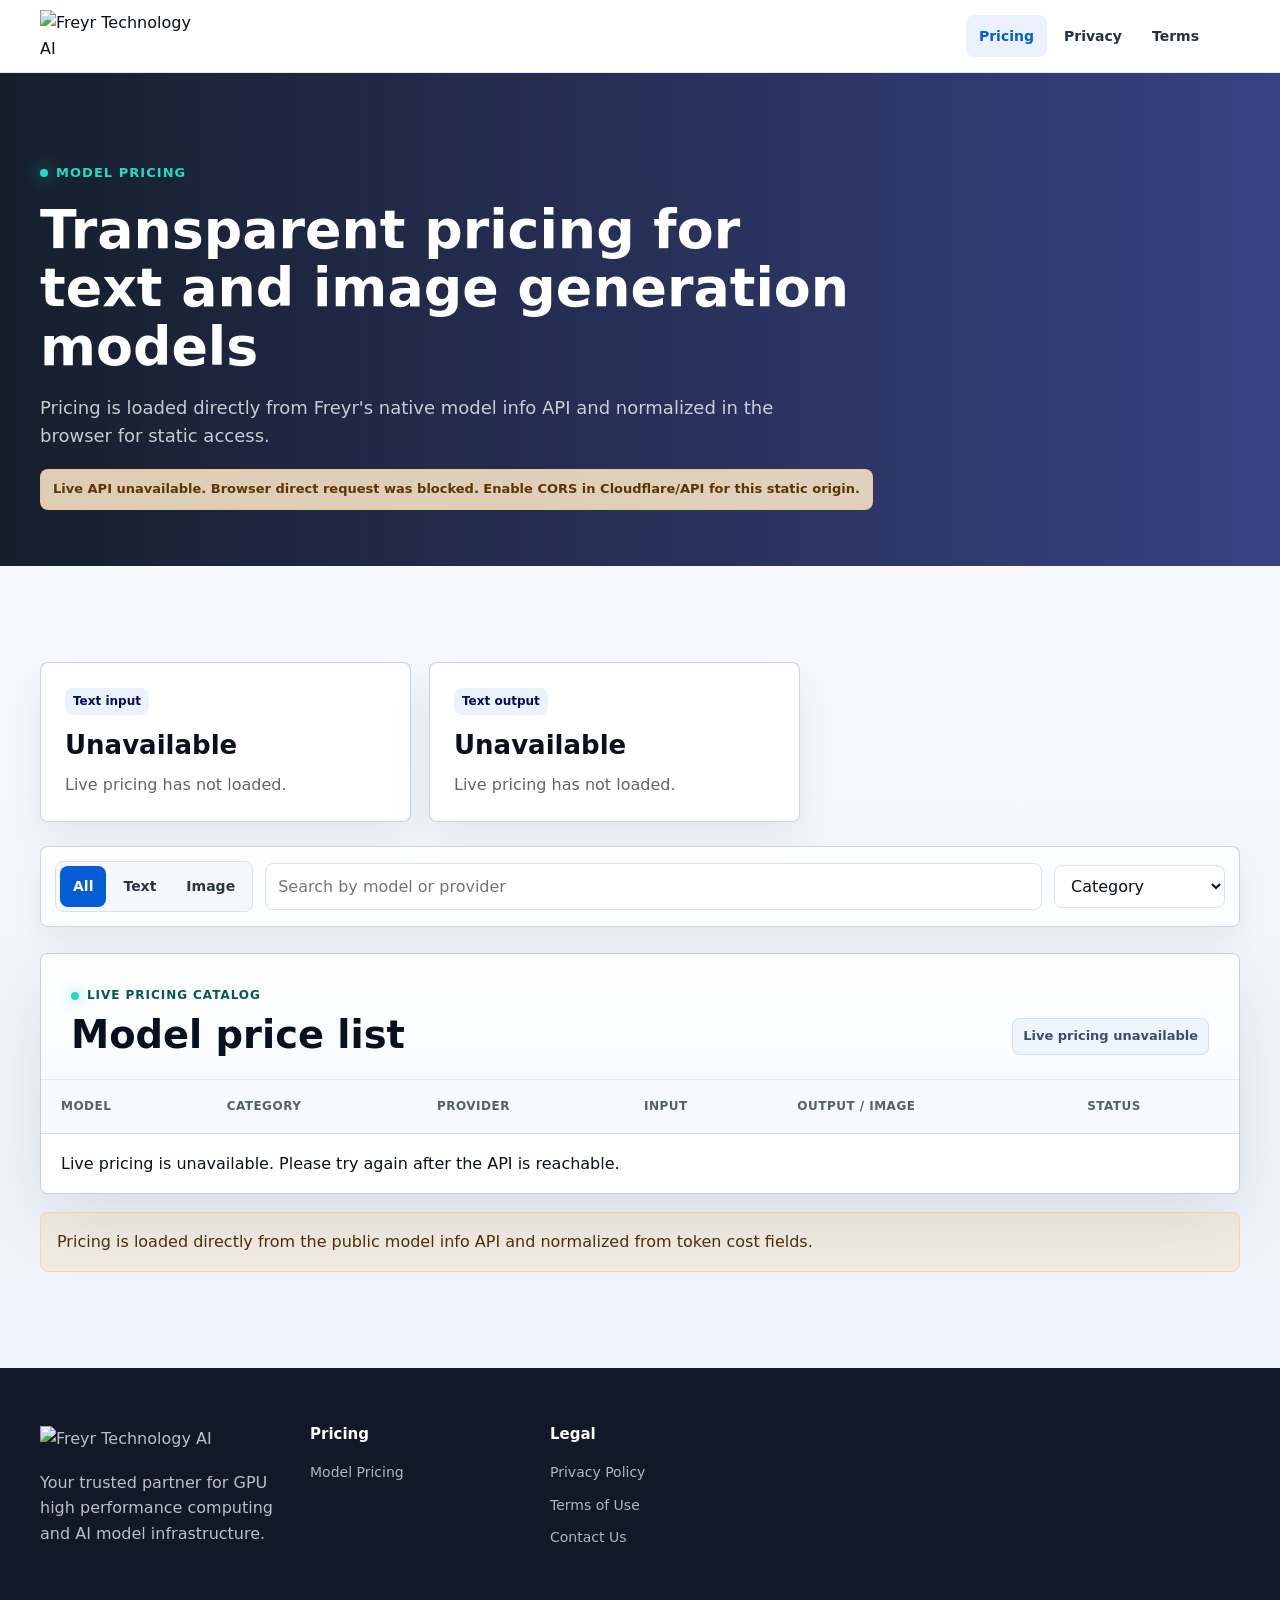
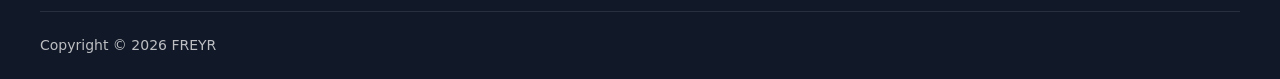
==== index.html @ faa32a02 "fix: bust app script cache" ====
<!doctype html>
<html lang="en">
  <head>
    <meta charset="utf-8">
    <meta name="viewport" content="width=device-width, initial-scale=1">
    <title>Model Pricing | Freyr Technology AI</title>
    <meta name="description" content="Freyr Technology AI model pricing page for text and image generation models.">
    <link rel="icon" type="image/png" href="assets/icon.png">
    <link rel="apple-touch-icon" href="assets/icon.png">
    <link rel="stylesheet" href="assets/styles.css?v=20260515-loading-state">
    <script src="config/model-categories.js"></script>
    <script defer src="assets/app.js?v=20260527-prod-api"></script>
  </head>
  <body data-page="pricing">
    <div class="site-shell">
      <header class="site-header">
        <div class="container nav">
          <a class="brand" href="pricing.html" aria-label="Freyr Technology AI pricing">
            <img src="https://www.freyrtech.ai/images/logo.png" alt="Freyr Technology AI">
          </a>
          <nav class="nav-links" aria-label="Primary navigation">
            <a class="nav-link" data-nav="pricing" href="pricing.html">Pricing</a>
            <a class="nav-link" data-nav="privacy" href="privacy.html">Privacy</a>
            <a class="nav-link" data-nav="terms" href="terms.html">Terms</a>
          </nav>
          <div class="nav-actions">
            <button class="menu-button" type="button" aria-label="Open menu" aria-expanded="false">
              <span></span><span></span><span></span>
            </button>
          </div>
        </div>
      </header>

      <main>
        <section class="page-hero">
          <div class="container">
            <span class="eyebrow">Model pricing</span>
            <h1>Transparent pricing for text and image generation models</h1>
            <p>Pricing is loaded directly from Freyr's native model info API and normalized in the browser for static access.</p>
            <div class="api-status is-loading" data-api-status="pricing">Loading live pricing API...</div>
          </div>
        </section>

        <section class="section section-muted">
          <div class="container">
            <div class="pricing-summary" data-pricing-summary></div>

            <div class="model-toolbar" aria-label="Pricing filters">
              <div class="segmented" role="group" aria-label="Pricing category">
                <button class="is-active" type="button" data-price-category="all">All</button>
                <button type="button" data-price-category="text">Text</button>
                <button type="button" data-price-category="image">Image</button>
              </div>
              <input id="pricingSearch" class="search" type="search" placeholder="Search by model or provider" aria-label="Search pricing">
              <select id="pricingSort" class="select" aria-label="Sort pricing">
                <option value="category">Category</option>
                <option value="name">Name A-Z</option>
                <option value="price">Lowest price</option>
              </select>
            </div>

            <div class="pricing-table-card">
              <div class="pricing-table-head">
                <div>
                  <span class="kicker">Live pricing catalog</span>
                  <h2>Model price list</h2>
                </div>
                <p id="pricingUpdated">Loading pricing...</p>
              </div>
              <div class="table-wrap">
                <table>
                  <thead>
                    <tr>
                      <th>Model</th>
                      <th>Category</th>
                      <th>Provider</th>
                      <th>Input</th>
                      <th>Output / Image</th>
                      <th>Status</th>
                    </tr>
                  </thead>
                  <tbody data-pricing-table></tbody>
                </table>
              </div>
            </div>

            <div class="callout">Pricing is loaded directly from the public model info API and normalized from token cost fields.</div>
          </div>
        </section>
      </main>

      <footer class="site-footer">
        <div class="container footer-main">
          <div class="footer-brand">
            <img src="https://www.freyrtech.ai/images/footer-logo.png" alt="Freyr Technology AI">
            <p>Your trusted partner for GPU high performance computing and AI model infrastructure.</p>
          </div>
          <div class="footer-col"><h3>Pricing</h3><a href="pricing.html">Model Pricing</a></div>
          <div class="footer-col"><h3>Legal</h3><a href="privacy.html">Privacy Policy</a><a href="terms.html">Terms of Use</a><a href="mailto:tokens@freyrtech.ai">Contact Us</a></div>
        </div>
        <div class="container footer-bottom">
          <span>Copyright © <span data-year></span> FREYR</span>
        </div>
      </footer>
    </div>
  </body>
</html>
---- assets/styles.css ----
:root {
  --primary-navy: #000c60;
  --action-blue: #055dd5;
  --compute-cyan: #26d9c4;
  --warm-amber: #ffbb65;
  --ink: #07111f;
  --ink-soft: #101c2d;
  --slate: #626466;
  --muted: #7b8495;
  --mist: #f5f7fb;
  --white: #ffffff;
  --border: #d9e1ef;
  --border-strong: #b9c7dc;
  --success: #0b8f78;
  --danger: #bd3346;
  --shadow: 0 20px 60px rgba(7, 17, 31, 0.12);
  --radius: 8px;
  --max: 1200px;
  color-scheme: light;
}

* {
  box-sizing: border-box;
}

[hidden] {
  display: none !important;
}

html {
  scroll-behavior: smooth;
}

body {
  margin: 0;
  color: var(--ink);
  background: var(--white);
  font-family: Inter, ui-sans-serif, system-ui, -apple-system, BlinkMacSystemFont, "Segoe UI", sans-serif;
  font-size: 16px;
  line-height: 1.6;
}

img {
  max-width: 100%;
  display: block;
}

a {
  color: inherit;
  text-decoration: none;
}

p {
  margin: 0;
}

button,
input,
select,
textarea {
  font: inherit;
}

button {
  cursor: pointer;
}

.site-shell {
  min-height: 100vh;
  overflow: hidden;
}

.container {
  width: min(100% - 40px, var(--max));
  margin-inline: auto;
}

.site-header {
  position: sticky;
  top: 0;
  z-index: 50;
  border-bottom: 1px solid rgba(217, 225, 239, 0.72);
  background: rgba(255, 255, 255, 0.88);
  backdrop-filter: blur(18px);
}

.site-header.is-scrolled {
  box-shadow: 0 12px 30px rgba(7, 17, 31, 0.08);
}

.nav {
  display: flex;
  align-items: center;
  justify-content: space-between;
  min-height: 72px;
  gap: 28px;
}

.brand {
  display: inline-flex;
  align-items: center;
  gap: 12px;
  min-width: 180px;
}

.brand img {
  width: 152px;
  height: auto;
}

.brand-fallback {
  display: inline-flex;
  align-items: center;
  gap: 10px;
  color: var(--primary-navy);
  font-weight: 800;
  letter-spacing: 0;
}

.brand-mark {
  display: grid;
  place-items: center;
  width: 34px;
  height: 34px;
  color: var(--white);
  background: var(--primary-navy);
  border-radius: 8px;
}

.nav-links {
  display: flex;
  align-items: center;
  gap: 4px;
  margin-left: auto;
}

.nav-link {
  padding: 10px 13px;
  border-radius: 8px;
  color: #263244;
  font-size: 14px;
  font-weight: 650;
}

.nav-link:hover,
.nav-link.is-active {
  color: var(--action-blue);
  background: rgba(5, 93, 213, 0.08);
}

.nav-actions {
  display: flex;
  align-items: center;
  gap: 10px;
}

.menu-button {
  display: none;
  width: 42px;
  height: 42px;
  border: 1px solid var(--border);
  border-radius: 8px;
  color: var(--ink);
  background: var(--white);
}

.menu-button span {
  display: block;
  width: 18px;
  height: 2px;
  margin: 4px auto;
  background: currentColor;
}

.btn {
  display: inline-flex;
  align-items: center;
  justify-content: center;
  min-height: 42px;
  padding: 10px 16px;
  border: 1px solid transparent;
  border-radius: 8px;
  font-size: 14px;
  font-weight: 750;
  transition: transform 160ms ease, border-color 160ms ease, background 160ms ease, color 160ms ease;
}

.btn:hover {
  transform: translateY(-1px);
}

.btn-primary {
  color: var(--white);
  background: var(--action-blue);
  border-color: var(--action-blue);
}

.btn-primary:hover {
  background: #034fb7;
}

.btn-secondary {
  color: var(--primary-navy);
  background: var(--white);
  border-color: var(--border-strong);
}

.btn-secondary:hover {
  border-color: var(--action-blue);
}

.btn-dark {
  color: var(--white);
  background: var(--ink);
  border-color: rgba(255, 255, 255, 0.18);
}

.btn-ghost {
  color: var(--action-blue);
  background: rgba(5, 93, 213, 0.08);
  border-color: rgba(5, 93, 213, 0.14);
}

.hero {
  position: relative;
  isolation: isolate;
  min-height: 520px;
  color: var(--white);
  background: var(--ink);
}

.hero::before {
  content: "";
  position: absolute;
  inset: 0;
  z-index: -2;
  background:
    linear-gradient(90deg, rgba(7, 17, 31, 0.94) 0%, rgba(7, 17, 31, 0.78) 46%, rgba(7, 17, 31, 0.38) 100%),
    url("https://www.freyrtech.ai/images/banner1.png") center / cover no-repeat;
}

.hero::after {
  content: "";
  position: absolute;
  inset: 0;
  z-index: -1;
  background-image:
    linear-gradient(rgba(255, 255, 255, 0.055) 1px, transparent 1px),
    linear-gradient(90deg, rgba(255, 255, 255, 0.055) 1px, transparent 1px);
  background-size: 48px 48px;
  mask-image: linear-gradient(90deg, #000 0%, rgba(0, 0, 0, 0.65) 58%, transparent 100%);
}

.hero .container {
  display: grid;
  grid-template-columns: minmax(0, 1.04fr) minmax(380px, 0.82fr);
  align-items: center;
  gap: 56px;
  min-height: 520px;
  padding: 42px 0 52px;
}

.eyebrow {
  display: inline-flex;
  align-items: center;
  gap: 8px;
  margin-bottom: 18px;
  color: var(--compute-cyan);
  font-size: 13px;
  font-weight: 800;
  letter-spacing: 0.08em;
  text-transform: uppercase;
}

.eyebrow::before {
  content: "";
  width: 8px;
  height: 8px;
  border-radius: 50%;
  background: currentColor;
  box-shadow: 0 0 18px currentColor;
}

h1,
h2,
h3 {
  margin: 0;
  line-height: 1.08;
  letter-spacing: 0;
}

h1 {
  max-width: 820px;
  font-size: clamp(38px, 4.2vw, 54px);
  font-weight: 820;
}

h2 {
  font-size: clamp(32px, 4vw, 48px);
  font-weight: 800;
}

h3 {
  font-size: 22px;
  font-weight: 760;
}

.hero-copy {
  max-width: 720px;
  margin-top: 20px;
  color: rgba(255, 255, 255, 0.82);
  font-size: 18px;
}

.hero-actions,
.section-actions {
  display: flex;
  flex-wrap: wrap;
  gap: 12px;
  margin-top: 32px;
}

.hero-proof {
  display: grid;
  grid-template-columns: repeat(4, minmax(0, 1fr));
  gap: 12px;
  margin-top: 22px;
}

.proof-item {
  min-height: 78px;
  padding: 14px;
  border: 1px solid rgba(255, 255, 255, 0.18);
  border-radius: 8px;
  background: rgba(255, 255, 255, 0.08);
  backdrop-filter: blur(12px);
}

.proof-item strong {
  display: block;
  color: var(--white);
  font-size: 19px;
  line-height: 1.1;
}

.proof-item span {
  display: block;
  margin-top: 6px;
  color: rgba(255, 255, 255, 0.68);
  font-size: 13px;
}

.hero-panel {
  position: relative;
  padding: 18px;
  border: 1px solid rgba(255, 255, 255, 0.18);
  border-radius: 8px;
  background: rgba(255, 255, 255, 0.1);
  box-shadow: 0 30px 90px rgba(0, 0, 0, 0.32);
  backdrop-filter: blur(16px);
}

.hero-photo {
  width: 100%;
  aspect-ratio: 4 / 3;
  object-fit: cover;
  border-radius: 8px;
  border: 1px solid rgba(255, 255, 255, 0.14);
}

.dashboard-card {
  position: absolute;
  left: -34px;
  right: 28px;
  bottom: -34px;
  padding: 18px;
  border: 1px solid rgba(255, 255, 255, 0.2);
  border-radius: 8px;
  background: rgba(7, 17, 31, 0.92);
  box-shadow: var(--shadow);
}

.dashboard-card-top {
  display: flex;
  justify-content: space-between;
  gap: 12px;
  color: rgba(255, 255, 255, 0.74);
  font-size: 13px;
}

.status {
  display: inline-flex;
  align-items: center;
  gap: 8px;
  color: var(--compute-cyan);
  font-weight: 760;
}

.status::before {
  content: "";
  width: 8px;
  height: 8px;
  border-radius: 50%;
  background: currentColor;
}

.metric-grid {
  display: grid;
  grid-template-columns: repeat(3, 1fr);
  gap: 10px;
  margin-top: 16px;
}

.metric {
  padding: 12px;
  border-radius: 8px;
  background: rgba(255, 255, 255, 0.08);
}

.metric strong {
  display: block;
  color: var(--white);
  font-size: 20px;
}

.metric span {
  color: rgba(255, 255, 255, 0.62);
  font-size: 12px;
}

.section {
  padding: 96px 0;
}

.section-compact {
  padding: 72px 0;
}

.section-muted {
  background: var(--mist);
}

.section-dark {
  color: var(--white);
  background: var(--ink);
}

.section-header {
  display: flex;
  align-items: end;
  justify-content: space-between;
  gap: 32px;
  margin-bottom: 36px;
}

.section-header p {
  max-width: 620px;
  color: var(--slate);
  font-size: 17px;
}

.section-dark .section-header p {
  color: rgba(255, 255, 255, 0.72);
}

.kicker {
  color: var(--action-blue);
  font-size: 13px;
  font-weight: 800;
  letter-spacing: 0.08em;
  text-transform: uppercase;
}

.card-grid {
  display: grid;
  grid-template-columns: repeat(3, minmax(0, 1fr));
  gap: 18px;
}

.card {
  padding: 24px;
  border: 1px solid var(--border);
  border-radius: 8px;
  background: var(--white);
  box-shadow: 0 12px 34px rgba(7, 17, 31, 0.05);
}

.section-dark .card {
  color: var(--white);
  border-color: rgba(255, 255, 255, 0.15);
  background: rgba(255, 255, 255, 0.06);
}

.card p {
  margin-top: 12px;
  color: var(--slate);
}

.section-dark .card p {
  color: rgba(255, 255, 255, 0.72);
}

.icon-tile {
  display: grid;
  place-items: center;
  width: 42px;
  height: 42px;
  margin-bottom: 18px;
  color: var(--primary-navy);
  border-radius: 8px;
  background: rgba(38, 217, 196, 0.16);
  font-size: 13px;
  font-weight: 850;
}

.link-arrow {
  display: inline-flex;
  margin-top: 18px;
  color: var(--action-blue);
  font-weight: 800;
}

.model-toolbar {
  display: flex;
  flex-wrap: wrap;
  align-items: center;
  gap: 12px;
  margin-bottom: 24px;
  padding: 16px;
  border: 1px solid var(--border);
  border-radius: 8px;
  background: var(--white);
}

body[data-page="pricing"] .section-muted {
  background:
    linear-gradient(180deg, #f7f9fd 0%, #eef4fb 100%);
}

body[data-page="pricing"] .pricing-summary {
  grid-template-columns: repeat(2, minmax(0, 1fr));
  max-width: 760px;
}

body[data-page="pricing"] .price-card {
  min-height: 156px;
  border-color: rgba(185, 199, 220, 0.78);
  box-shadow: 0 18px 42px rgba(7, 17, 31, 0.07);
}

body[data-page="pricing"] .model-toolbar {
  margin: 8px 0 26px;
  padding: 14px;
  border-color: rgba(185, 199, 220, 0.74);
  background: rgba(255, 255, 255, 0.82);
  box-shadow: 0 14px 32px rgba(7, 17, 31, 0.06);
  backdrop-filter: blur(12px);
}

.playground {
  display: grid;
  grid-template-columns: minmax(0, 1fr) minmax(360px, 0.72fr);
  gap: 20px;
  margin-bottom: 28px;
  padding: 24px;
  border: 1px solid var(--border);
  border-radius: 8px;
  background: var(--white);
  box-shadow: 0 16px 48px rgba(7, 17, 31, 0.08);
}

.playground > * {
  min-width: 0;
}

.playground-main p {
  max-width: 760px;
  margin-top: 12px;
  color: var(--slate);
}

.playground h2 {
  max-width: 620px;
  font-size: clamp(28px, 2.4vw, 38px);
}

.playground-field {
  display: grid;
  gap: 8px;
  margin-top: 18px;
}

.playground-field label,
.param-row label {
  color: #2c3546;
  font-size: 13px;
  font-weight: 850;
}

.playground-select {
  width: 100%;
}

.playground-input {
  width: 100%;
  padding: 12px;
  border: 1px solid var(--border);
  border-radius: 8px;
  color: var(--ink);
  background: var(--white);
  resize: vertical;
}

.playground-input:focus {
  outline: 3px solid rgba(5, 93, 213, 0.15);
  border-color: var(--action-blue);
}

.playground-actions {
  display: flex;
  flex-wrap: wrap;
  gap: 10px;
  margin-top: 18px;
}

.playground-params {
  display: grid;
  gap: 16px;
  align-content: start;
  min-width: 0;
  padding: 18px;
  border: 1px solid var(--border);
  border-radius: 8px;
  background: #f8fafc;
}

.param-row {
  display: grid;
  gap: 8px;
}

.param-row div {
  display: flex;
  justify-content: space-between;
  gap: 12px;
}

.param-row span {
  color: var(--action-blue);
  font-size: 13px;
  font-weight: 850;
}

.param-row input[type="range"] {
  width: 100%;
  accent-color: var(--action-blue);
}

.playground-checkbox {
  margin-top: 2px;
}

.playground-header-field {
  margin-top: 0;
}

.playground-header-input {
  min-height: 116px;
  font-family: ui-monospace, SFMono-Regular, Menlo, Monaco, Consolas, "Liberation Mono", monospace;
  font-size: 12px;
  line-height: 1.5;
}

.playground-code {
  margin-top: 0;
  max-width: 100%;
  min-width: 0;
}

.playground-code pre {
  white-space: pre-wrap;
  overflow-wrap: anywhere;
  word-break: break-word;
}

.playground-result {
  display: grid;
  gap: 10px;
  max-width: 100%;
  min-height: 132px;
  padding: 18px;
  border: 1px solid rgba(5, 93, 213, 0.28);
  border-radius: 8px;
  color: #1e3a4f;
  background: linear-gradient(180deg, #ffffff 0%, #eef8ff 100%);
  box-shadow: 0 12px 32px rgba(5, 93, 213, 0.1);
  font-size: 14px;
  overflow: hidden;
  overflow-wrap: anywhere;
  word-break: break-word;
}

.playground-result strong {
  color: var(--ink);
}

.playground-output {
  overflow: auto;
  box-sizing: border-box;
  max-width: 100%;
  max-height: 260px;
  margin: 4px 0 0;
  padding: 12px;
  border-radius: 8px;
  color: #d9e8ff;
  background: #091221;
  white-space: pre-wrap;
  overflow-wrap: anywhere;
  word-break: break-word;
}

#playgroundUsage {
  display: block;
  max-width: 100%;
  color: #516173;
  font-size: 12px;
  line-height: 1.55;
  overflow-wrap: anywhere;
  word-break: break-word;
}

.segmented {
  display: inline-flex;
  gap: 4px;
  padding: 4px;
  border: 1px solid var(--border);
  border-radius: 8px;
  background: var(--mist);
}

.segmented button,
.chip {
  min-height: 36px;
  padding: 8px 12px;
  border: 1px solid transparent;
  border-radius: 8px;
  color: #2a3445;
  background: transparent;
  font-size: 14px;
  font-weight: 740;
}

.segmented button.is-active,
.chip.is-active {
  color: var(--white);
  background: var(--action-blue);
}

.segmented button:disabled,
.search:disabled,
.select:disabled {
  cursor: progress;
  opacity: 0.62;
}

.search,
.select {
  min-height: 42px;
  border: 1px solid var(--border);
  border-radius: 8px;
  background: var(--white);
}

.search {
  flex: 1 1 260px;
  padding: 10px 12px;
}

.select {
  padding: 10px 36px 10px 12px;
  color: var(--ink);
}

.model-grid {
  display: grid;
  grid-template-columns: repeat(3, minmax(0, 1fr));
  gap: 18px;
}

.pricing-summary {
  display: grid;
  grid-template-columns: repeat(4, minmax(0, 1fr));
  gap: 18px;
  margin-bottom: 24px;
}

.price-card {
  min-height: 170px;
}

.price-card strong {
  display: block;
  margin-top: 16px;
  color: var(--ink);
  font-size: 30px;
  line-height: 1.1;
}

.price-card p {
  color: var(--slate);
}

.price-card-loading strong,
.price-card-empty strong {
  font-size: 26px;
}

.price-card-loading {
  position: relative;
  overflow: hidden;
}

.price-card-loading::after {
  content: "";
  position: absolute;
  inset: 0;
  transform: translateX(-100%);
  background: linear-gradient(90deg, transparent, rgba(255, 255, 255, 0.62), transparent);
  animation: loading-sweep 1.4s infinite;
}

.pricing-table-card {
  overflow: hidden;
  padding: 0;
  border: 1px solid rgba(185, 199, 220, 0.82);
  border-radius: 8px;
  background: var(--white);
  box-shadow: 0 26px 70px rgba(7, 17, 31, 0.1);
}

.pricing-table-head {
  display: flex;
  align-items: end;
  justify-content: space-between;
  gap: 24px;
  margin-bottom: 0;
  padding: 28px 30px 24px;
  border-bottom: 1px solid rgba(217, 225, 239, 0.82);
  background:
    linear-gradient(180deg, rgba(255, 255, 255, 0.98), rgba(248, 251, 255, 0.96));
}

.pricing-table-head .kicker {
  display: inline-flex;
  align-items: center;
  gap: 8px;
  margin-bottom: 10px;
  color: #07584e;
  font-size: 12px;
}

.pricing-table-head .kicker::before {
  content: "";
  width: 8px;
  height: 8px;
  border-radius: 50%;
  background: var(--compute-cyan);
  box-shadow: 0 0 14px rgba(38, 217, 196, 0.78);
}

.pricing-table-head h2 {
  color: var(--ink);
  font-size: clamp(30px, 3vw, 42px);
  line-height: 1.02;
  font-weight: 850;
}

.pricing-table-head p {
  max-width: 300px;
  padding: 8px 10px;
  border: 1px solid rgba(5, 93, 213, 0.13);
  border-radius: 8px;
  color: #38506b;
  background: rgba(5, 93, 213, 0.05);
  font-size: 13px;
  font-weight: 720;
  line-height: 1.45;
}

[data-pricing-table] td span:not(.badge) {
  color: var(--muted);
  font-size: 12px;
}

.pricing-loading-row span {
  display: block;
  width: 100%;
  max-width: 160px;
  height: 14px;
  border-radius: 8px;
  background: linear-gradient(90deg, #eef3f9 0%, #f7faff 45%, #eef3f9 100%);
  background-size: 220% 100%;
  animation: loading-shimmer 1.3s ease-in-out infinite;
}

.pricing-loading-row td:first-child span:first-child {
  max-width: 180px;
  height: 16px;
  margin-bottom: 8px;
}

.pricing-loading-row td:first-child span:last-child {
  max-width: 240px;
  height: 12px;
}

.model-card {
  display: flex;
  flex-direction: column;
  min-height: 320px;
}

.model-card header {
  display: flex;
  justify-content: space-between;
  gap: 12px;
  margin-bottom: 18px;
}

.model-card h3 {
  font-size: 20px;
}

.badge {
  display: inline-flex;
  align-items: center;
  min-height: 26px;
  padding: 4px 8px;
  border-radius: 8px;
  color: var(--primary-navy);
  background: rgba(5, 93, 213, 0.08);
  font-size: 12px;
  font-weight: 820;
  white-space: nowrap;
}

.badge-cyan {
  color: #07584e;
  background: rgba(38, 217, 196, 0.18);
}

.badge-amber {
  color: #744609;
  background: rgba(255, 187, 101, 0.22);
}

.capabilities {
  display: flex;
  flex-wrap: wrap;
  gap: 7px;
  margin: 16px 0;
}

.capabilities span {
  padding: 5px 8px;
  border: 1px solid var(--border);
  border-radius: 8px;
  color: #3a4657;
  font-size: 12px;
  font-weight: 700;
}

.model-meta {
  display: grid;
  gap: 8px;
  margin-top: auto;
  padding-top: 16px;
  border-top: 1px solid var(--border);
  color: var(--muted);
  font-size: 13px;
}

.model-meta strong {
  color: var(--ink);
}

.model-actions {
  display: flex;
  flex-wrap: wrap;
  gap: 10px;
  margin-top: 18px;
}

.table-wrap {
  overflow-x: auto;
  border: 0;
  border-radius: 0;
  background: var(--white);
}

table {
  width: 100%;
  border-collapse: collapse;
  min-width: 640px;
}

th,
td {
  padding: 17px 20px;
  border-bottom: 1px solid var(--border);
  text-align: left;
  vertical-align: top;
}

th {
  color: #526071;
  background: #f7faff;
  font-size: 12px;
  font-weight: 850;
  letter-spacing: 0.04em;
  text-transform: uppercase;
}

tbody tr {
  transition: background 150ms ease;
}

tbody tr:hover {
  background: #f9fbff;
}

@keyframes loading-shimmer {
  0% {
    background-position: 120% 0;
  }
  100% {
    background-position: -120% 0;
  }
}

@keyframes loading-sweep {
  100% {
    transform: translateX(100%);
  }
}

tr:last-child td {
  border-bottom: 0;
}

.split {
  display: grid;
  grid-template-columns: minmax(0, 0.9fr) minmax(380px, 1fr);
  gap: 42px;
  align-items: start;
}

.image-panel {
  overflow: hidden;
  border: 1px solid var(--border);
  border-radius: 8px;
  background: var(--white);
  box-shadow: var(--shadow);
}

.image-panel img {
  width: 100%;
  aspect-ratio: 16 / 10;
  object-fit: cover;
}

.image-panel-content {
  padding: 22px;
}

.steps {
  display: grid;
  gap: 14px;
}

.step {
  display: grid;
  grid-template-columns: 42px 1fr;
  gap: 16px;
  padding: 18px;
  border: 1px solid var(--border);
  border-radius: 8px;
  background: var(--white);
}

.step-number {
  display: grid;
  place-items: center;
  width: 42px;
  height: 42px;
  border-radius: 8px;
  color: var(--white);
  background: var(--primary-navy);
  font-weight: 850;
}

.cta-band {
  padding: 40px;
  border-radius: 8px;
  color: var(--white);
  background:
    linear-gradient(90deg, rgba(0, 12, 96, 0.98), rgba(5, 93, 213, 0.86)),
    url("https://www.freyrtech.ai/images/banner3.png") center / cover no-repeat;
}

.cta-band h2 {
  max-width: 720px;
}

.cta-band p {
  max-width: 680px;
  margin-top: 14px;
  color: rgba(255, 255, 255, 0.78);
}

.page-hero {
  padding: 86px 0 56px;
  color: var(--white);
  background:
    linear-gradient(90deg, rgba(7, 17, 31, 0.94), rgba(0, 12, 96, 0.78)),
    url("https://www.freyrtech.ai/images/banner2.png") center / cover no-repeat;
}

.page-hero p {
  max-width: 760px;
  margin-top: 18px;
  color: rgba(255, 255, 255, 0.76);
  font-size: 18px;
}

body[data-page="privacy"] .page-hero,
body[data-page="terms"] .page-hero {
  padding: 76px 0 48px;
  background:
    linear-gradient(90deg, rgba(7, 17, 31, 0.9), rgba(0, 12, 96, 0.72)),
    url("https://www.freyrtech.ai/images/banner2.png") center / cover no-repeat;
}

body[data-page="privacy"] .page-hero .eyebrow,
body[data-page="terms"] .page-hero .eyebrow {
  margin-bottom: 14px;
  color: #9ceee4;
}

body[data-page="privacy"] .page-hero h1,
body[data-page="terms"] .page-hero h1 {
  max-width: 760px;
  font-size: clamp(40px, 4.4vw, 58px);
  line-height: 1.02;
}

body[data-page="privacy"] .page-hero p,
body[data-page="terms"] .page-hero p {
  max-width: 680px;
  margin-top: 20px;
  color: rgba(255, 255, 255, 0.82);
  font-size: 18px;
  line-height: 1.65;
}

body[data-page="privacy"] .page-hero + .section,
body[data-page="terms"] .page-hero + .section {
  padding-top: 58px;
}

.docs-layout {
  display: grid;
  grid-template-columns: 260px minmax(0, 1fr);
  gap: 42px;
  align-items: start;
}

.docs-sidebar {
  position: sticky;
  top: 96px;
  padding: 18px;
  border: 1px solid var(--border);
  border-radius: 8px;
  background: var(--white);
}

.docs-sidebar a {
  display: block;
  padding: 9px 10px;
  border-radius: 8px;
  color: #384356;
  font-size: 14px;
  font-weight: 720;
}

.docs-sidebar a:hover {
  color: var(--action-blue);
  background: rgba(5, 93, 213, 0.08);
}

.docs-content {
  display: grid;
  gap: 28px;
}

.doc-section {
  padding: 30px;
  border: 1px solid var(--border);
  border-radius: 8px;
  background: var(--white);
}

.doc-section p {
  margin-top: 12px;
  color: var(--slate);
}

.code-block {
  position: relative;
  min-width: 0;
  margin-top: 18px;
  border: 1px solid #20304a;
  border-radius: 8px;
  background: #091221;
}

.code-block pre {
  overflow-x: auto;
  margin: 0;
  padding: 20px;
  color: #d9e8ff;
  font-size: 14px;
  line-height: 1.55;
}

.copy-button {
  position: absolute;
  top: 10px;
  right: 10px;
  min-height: 32px;
  padding: 6px 10px;
  border: 1px solid rgba(255, 255, 255, 0.2);
  border-radius: 8px;
  color: var(--white);
  background: rgba(255, 255, 255, 0.08);
  font-size: 12px;
  font-weight: 760;
}

.callout {
  margin-top: 18px;
  padding: 16px;
  border: 1px solid rgba(255, 187, 101, 0.42);
  border-radius: 8px;
  color: #4c300a;
  background: rgba(255, 187, 101, 0.16);
}

.api-status {
  display: inline-flex;
  max-width: 860px;
  margin-top: 18px;
  padding: 10px 12px;
  border: 1px solid var(--border);
  border-radius: 8px;
  color: var(--slate);
  background: rgba(255, 255, 255, 0.74);
  font-size: 13px;
  font-weight: 720;
  line-height: 1.45;
}

.api-status.is-live {
  border-color: rgba(26, 152, 105, 0.34);
  color: #0d6849;
  background: rgba(223, 246, 235, 0.86);
}

.api-status.is-fallback,
.api-status.is-missing-config {
  border-color: rgba(255, 187, 101, 0.46);
  color: #5b3606;
  background: rgba(255, 235, 202, 0.86);
}

.legal-layout {
  display: grid;
  grid-template-columns: 250px minmax(0, 880px);
  gap: 36px;
  align-items: start;
}

.legal-index {
  position: sticky;
  top: 96px;
  max-height: calc(100vh - 120px);
  overflow-y: auto;
  padding: 18px;
  border: 1px solid var(--border);
  border-radius: 8px;
  background: rgba(255, 255, 255, 0.92);
  box-shadow: 0 18px 40px rgba(7, 17, 31, 0.08);
}

.legal-index::before {
  content: "On this page";
  display: block;
  margin-bottom: 10px;
  color: var(--ink);
  font-size: 12px;
  font-weight: 820;
  letter-spacing: 0.08em;
  text-transform: uppercase;
}

.legal-index a {
  display: block;
  padding: 8px 0 8px 12px;
  border-left: 2px solid rgba(5, 93, 213, 0.12);
  color: var(--slate);
  font-size: 13px;
  font-weight: 650;
  line-height: 1.35;
}

.legal-index a:hover {
  border-left-color: var(--action-blue);
  color: var(--action-blue);
}

.legal-content {
  padding: 44px 48px 52px;
  border: 1px solid var(--border);
  border-radius: 8px;
  background: var(--white);
  box-shadow: 0 24px 70px rgba(7, 17, 31, 0.08);
}

.legal-content > p:first-child {
  display: inline-block;
  margin-bottom: 18px;
  padding: 7px 10px;
  border: 1px solid rgba(5, 93, 213, 0.16);
  border-radius: 8px;
  color: var(--action-blue);
  background: rgba(5, 93, 213, 0.06);
  font-size: 13px;
  font-weight: 720;
}

.legal-content > p:first-child strong {
  margin-right: 4px;
}

.legal-content h2 {
  margin-top: 42px;
  padding-top: 30px;
  border-top: 1px solid rgba(217, 225, 239, 0.78);
  color: var(--ink);
  font-size: clamp(24px, 2vw, 30px);
  line-height: 1.18;
  font-weight: 800;
}

.legal-content h2:first-of-type {
  margin-top: 20px;
  padding-top: 0;
  border-top: 0;
}

.legal-content h3 {
  margin-top: 28px;
  color: #263244;
  font-size: 17px;
  line-height: 1.3;
  font-weight: 780;
}

.legal-content h2 + p,
.legal-content h3 + p,
.legal-content p + p,
.legal-content p + ul,
.legal-content ul + p {
  margin-top: 14px;
}

.legal-content ul {
  margin: 0;
  padding-left: 22px;
}

.legal-content p,
.legal-content li {
  color: #4e5968;
  font-size: 15.5px;
  line-height: 1.78;
}

.legal-content li + li {
  margin-top: 8px;
}

.legal-content strong {
  color: var(--ink-soft);
}

.legal-content a {
  color: var(--action-blue);
  font-weight: 720;
  text-decoration: underline;
  text-decoration-color: rgba(5, 93, 213, 0.28);
  text-underline-offset: 3px;
}

.legal-content a:hover {
  text-decoration-color: currentColor;
}

.search:focus,
.select:focus {
  outline: 3px solid rgba(5, 93, 213, 0.15);
  border-color: var(--action-blue);
}

.checkbox {
  display: flex;
  align-items: flex-start;
  gap: 10px;
  color: var(--slate);
  font-size: 14px;
}

.checkbox input {
  width: auto;
  min-height: auto;
  margin-top: 5px;
}

.map-card {
  margin-top: 28px;
  min-height: 280px;
  padding: 28px;
  border: 1px solid var(--border);
  border-radius: 8px;
  background:
    linear-gradient(135deg, rgba(0, 12, 96, 0.85), rgba(5, 93, 213, 0.62)),
    url("https://www.freyrtech.ai/images/locations.png") center / cover no-repeat;
  color: var(--white);
}

.site-footer {
  color: rgba(255, 255, 255, 0.72);
  background: #111827;
}

.footer-main {
  display: grid;
  grid-template-columns: minmax(240px, 1.1fr) repeat(4, minmax(0, 1fr));
  gap: 30px;
  padding: 58px 0;
}

.footer-brand img {
  width: 186px;
  margin-bottom: 18px;
}

.footer-brand p {
  max-width: 340px;
}

.footer-col h3 {
  margin-bottom: 14px;
  color: var(--white);
  font-size: 15px;
}

.footer-col a {
  display: block;
  padding: 5px 0;
  color: rgba(255, 255, 255, 0.68);
  font-size: 14px;
}

.footer-col a:hover {
  color: var(--white);
}

.footer-bottom {
  display: flex;
  justify-content: space-between;
  gap: 20px;
  padding: 22px 0;
  border-top: 1px solid rgba(255, 255, 255, 0.1);
  font-size: 14px;
}

.dialog {
  width: min(720px, calc(100% - 32px));
  border: 1px solid var(--border);
  border-radius: 8px;
  padding: 0;
  box-shadow: var(--shadow);
}

.dialog::backdrop {
  background: rgba(7, 17, 31, 0.62);
}

.dialog-body {
  padding: 28px;
}

.dialog-close {
  position: absolute;
  top: 16px;
  right: 16px;
  width: 36px;
  height: 36px;
  border: 1px solid var(--border);
  border-radius: 8px;
  background: var(--white);
}

.empty-state {
  grid-column: 1 / -1;
  padding: 40px;
  border: 1px dashed var(--border-strong);
  border-radius: 8px;
  color: var(--slate);
  text-align: center;
}

.source-note {
  margin-top: 18px;
  color: var(--muted);
  font-size: 13px;
}

@media (max-width: 1040px) {
  .hero .container,
  .split,
  .docs-layout,
  .legal-layout {
    grid-template-columns: 1fr;
  }

  .hero {
    min-height: auto;
  }

  .hero .container {
    min-height: auto;
    padding: 72px 0 104px;
  }

  .hero-panel {
    max-width: 620px;
  }

  .dashboard-card {
    left: 18px;
    right: 18px;
  }

  .hero-proof,
  .model-grid,
  .pricing-summary,
  .card-grid {
    grid-template-columns: repeat(2, minmax(0, 1fr));
  }

  .docs-sidebar,
  .legal-index {
    position: static;
    max-height: none;
  }

  .playground,
  .footer-main {
    grid-template-columns: repeat(2, minmax(0, 1fr));
  }
}

@media (max-width: 820px) {
  .container {
    width: min(100% - 28px, var(--max));
  }

  .nav {
    min-height: 64px;
  }

  .menu-button {
    display: inline-block;
  }

  .nav-links {
    position: fixed;
    inset: 64px 14px auto 14px;
    display: none;
    flex-direction: column;
    align-items: stretch;
    padding: 12px;
    border: 1px solid var(--border);
    border-radius: 8px;
    background: var(--white);
    box-shadow: var(--shadow);
  }

  .nav-links.is-open {
    display: flex;
  }

  .nav-actions .btn {
    display: none;
  }

  .nav-link {
    padding: 12px;
  }

  .hero-proof,
  .model-grid,
  .pricing-summary,
  .card-grid,
  .metric-grid,
  .playground,
  .form-grid {
    grid-template-columns: 1fr;
  }

  .pricing-table-head {
    display: grid;
  }

  body[data-page="pricing"] .pricing-summary {
    grid-template-columns: 1fr;
    max-width: none;
  }

  body[data-page="pricing"] .pricing-table-head {
    align-items: start;
    padding: 24px;
  }

  body[data-page="pricing"] .pricing-table-head h2 {
    font-size: 30px;
  }

  body[data-page="pricing"] .pricing-table-head p {
    max-width: none;
  }

  .section {
    padding: 68px 0;
  }

  .section-header {
    display: grid;
    gap: 14px;
  }

  .hero-copy,
  .page-hero p {
    font-size: 17px;
  }

  .hero-panel {
    padding: 12px;
  }

  .dashboard-card {
    position: static;
    margin-top: 12px;
  }

  .model-toolbar {
    display: grid;
  }

  .segmented {
    width: 100%;
  }

  .segmented button {
    flex: 1;
  }

  .page-hero {
    padding: 64px 0 44px;
  }

  body[data-page="privacy"] .page-hero,
  body[data-page="terms"] .page-hero {
    padding: 58px 0 42px;
  }

  body[data-page="privacy"] .page-hero h1,
  body[data-page="terms"] .page-hero h1 {
    font-size: clamp(38px, 12vw, 48px);
  }

  .cta-band,
  .legal-content,
  .doc-section {
    padding: 24px;
  }

  .legal-content h2 {
    margin-top: 34px;
    padding-top: 24px;
    font-size: 24px;
  }

  .legal-content p,
  .legal-content li {
    font-size: 15px;
  }

  .footer-main,
  .footer-bottom {
    grid-template-columns: 1fr;
    display: grid;
  }
}
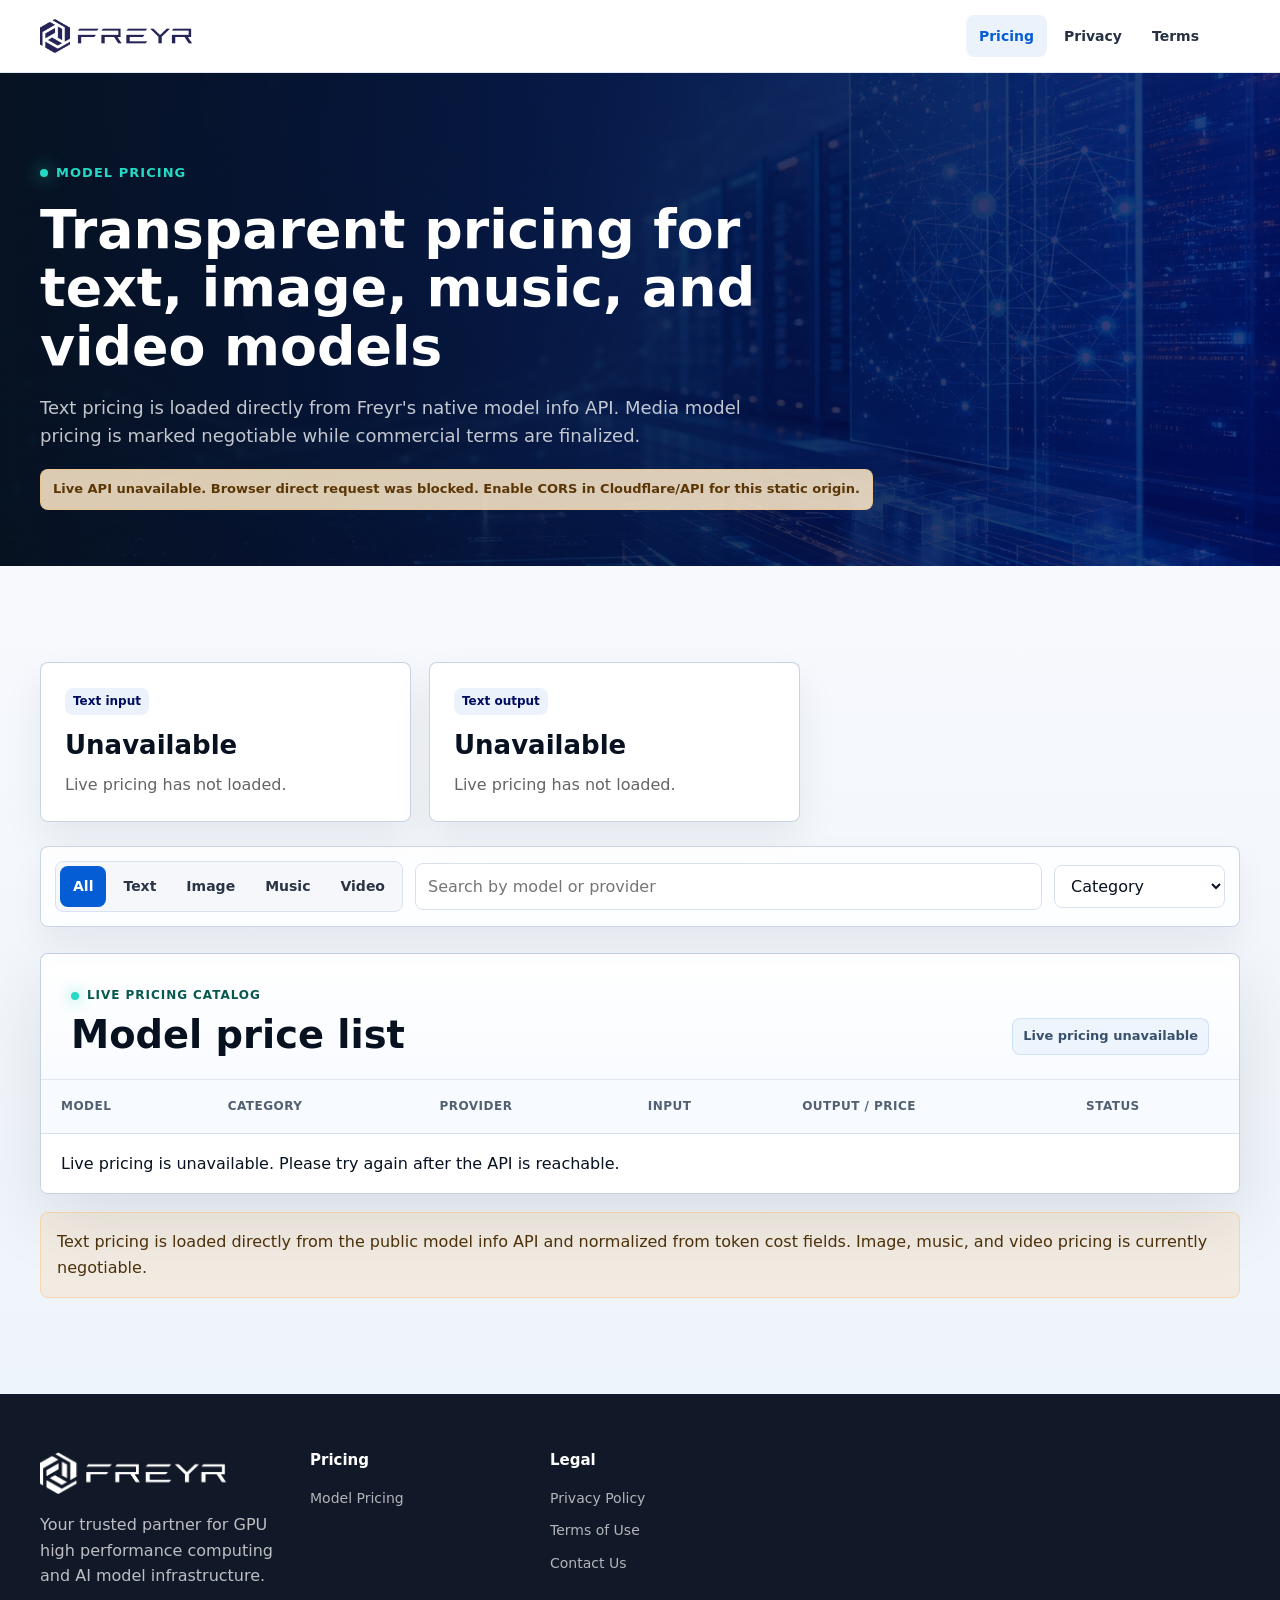
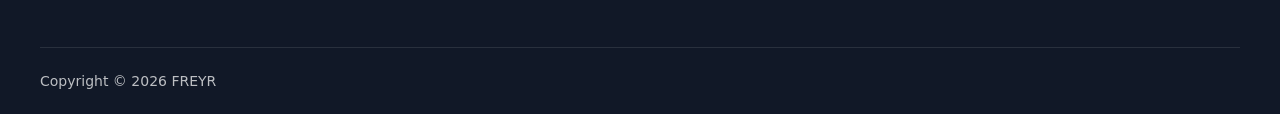
==== commit 0f037f16: "fix: restore token site assets" ====
--- a/index.html
+++ b/index.html
@@ -4,19 +4,19 @@
     <meta charset="utf-8">
     <meta name="viewport" content="width=device-width, initial-scale=1">
     <title>Model Pricing | Freyr Technology AI</title>
-    <meta name="description" content="Freyr Technology AI model pricing page for text and image generation models.">
+    <meta name="description" content="Freyr Technology AI model pricing page for text, image, music, and video models.">
     <link rel="icon" type="image/png" href="assets/icon.png">
     <link rel="apple-touch-icon" href="assets/icon.png">
-    <link rel="stylesheet" href="assets/styles.css?v=20260515-loading-state">
+    <link rel="stylesheet" href="assets/styles.css?v=20260902-image-paths">
     <script src="config/model-categories.js"></script>
-    <script defer src="assets/app.js?v=20260527-prod-api"></script>
+    <script defer src="assets/app-pricing-negotiable-20260605.js?v=20260902-index-sync"></script>
   </head>
   <body data-page="pricing">
     <div class="site-shell">
       <header class="site-header">
         <div class="container nav">
           <a class="brand" href="pricing.html" aria-label="Freyr Technology AI pricing">
-            <img src="https://www.freyrtech.ai/images/logo.png" alt="Freyr Technology AI">
+            <img src="assets/logo.png" alt="Freyr Technology AI">
           </a>
           <nav class="nav-links" aria-label="Primary navigation">
             <a class="nav-link" data-nav="pricing" href="pricing.html">Pricing</a>
@@ -35,8 +35,8 @@
         <section class="page-hero">
           <div class="container">
             <span class="eyebrow">Model pricing</span>
-            <h1>Transparent pricing for text and image generation models</h1>
-            <p>Pricing is loaded directly from Freyr's native model info API and normalized in the browser for static access.</p>
+            <h1>Transparent pricing for text, image, music, and video models</h1>
+            <p>Text pricing is loaded directly from Freyr's native model info API. Media model pricing is marked negotiable while commercial terms are finalized.</p>
             <div class="api-status is-loading" data-api-status="pricing">Loading live pricing API...</div>
           </div>
         </section>
@@ -50,6 +50,8 @@
                 <button class="is-active" type="button" data-price-category="all">All</button>
                 <button type="button" data-price-category="text">Text</button>
                 <button type="button" data-price-category="image">Image</button>
+                <button type="button" data-price-category="music">Music</button>
+                <button type="button" data-price-category="video">Video</button>
               </div>
               <input id="pricingSearch" class="search" type="search" placeholder="Search by model or provider" aria-label="Search pricing">
               <select id="pricingSort" class="select" aria-label="Sort pricing">
@@ -75,7 +77,7 @@
                       <th>Category</th>
                       <th>Provider</th>
                       <th>Input</th>
-                      <th>Output / Image</th>
+                      <th>Output / Price</th>
                       <th>Status</th>
                     </tr>
                   </thead>
@@ -84,7 +86,7 @@
               </div>
             </div>
 
-            <div class="callout">Pricing is loaded directly from the public model info API and normalized from token cost fields.</div>
+            <div class="callout">Text pricing is loaded directly from the public model info API and normalized from token cost fields. Image, music, and video pricing is currently negotiable.</div>
           </div>
         </section>
       </main>
@@ -92,7 +94,7 @@
       <footer class="site-footer">
         <div class="container footer-main">
           <div class="footer-brand">
-            <img src="https://www.freyrtech.ai/images/footer-logo.png" alt="Freyr Technology AI">
+            <img src="assets/footer-logo.png" alt="Freyr Technology AI">
             <p>Your trusted partner for GPU high performance computing and AI model infrastructure.</p>
           </div>
           <div class="footer-col"><h3>Pricing</h3><a href="pricing.html">Model Pricing</a></div>
--- a/assets/styles.css
+++ b/assets/styles.css
@@ -236,7 +236,7 @@
   z-index: -2;
   background:
     linear-gradient(90deg, rgba(7, 17, 31, 0.94) 0%, rgba(7, 17, 31, 0.78) 46%, rgba(7, 17, 31, 0.38) 100%),
-    url("https://www.freyrtech.ai/images/banner1.png") center / cover no-repeat;
+    url("../model-list/tech-hero-bg-20260706.jpg") center / cover no-repeat;
 }
 
 .hero::after {
@@ -1105,7 +1105,7 @@
   color: var(--white);
   background:
     linear-gradient(90deg, rgba(0, 12, 96, 0.98), rgba(5, 93, 213, 0.86)),
-    url("https://www.freyrtech.ai/images/banner3.png") center / cover no-repeat;
+    url("../model-list/tech-hero-bg-20260706.jpg") center / cover no-repeat;
 }
 
 .cta-band h2 {
@@ -1123,7 +1123,7 @@
   color: var(--white);
   background:
     linear-gradient(90deg, rgba(7, 17, 31, 0.94), rgba(0, 12, 96, 0.78)),
-    url("https://www.freyrtech.ai/images/banner2.png") center / cover no-repeat;
+    url("../model-list/tech-hero-bg-20260706.jpg") center / cover no-repeat;
 }
 
 .page-hero p {
@@ -1138,7 +1138,7 @@
   padding: 76px 0 48px;
   background:
     linear-gradient(90deg, rgba(7, 17, 31, 0.9), rgba(0, 12, 96, 0.72)),
-    url("https://www.freyrtech.ai/images/banner2.png") center / cover no-repeat;
+    url("../model-list/tech-hero-bg-20260706.jpg") center / cover no-repeat;
 }
 
 body[data-page="privacy"] .page-hero .eyebrow,
@@ -1444,7 +1444,7 @@
   border-radius: 8px;
   background:
     linear-gradient(135deg, rgba(0, 12, 96, 0.85), rgba(5, 93, 213, 0.62)),
-    url("https://www.freyrtech.ai/images/locations.png") center / cover no-repeat;
+    url("../model-list/tech-hero-bg-20260706.jpg") center / cover no-repeat;
   color: var(--white);
 }
 
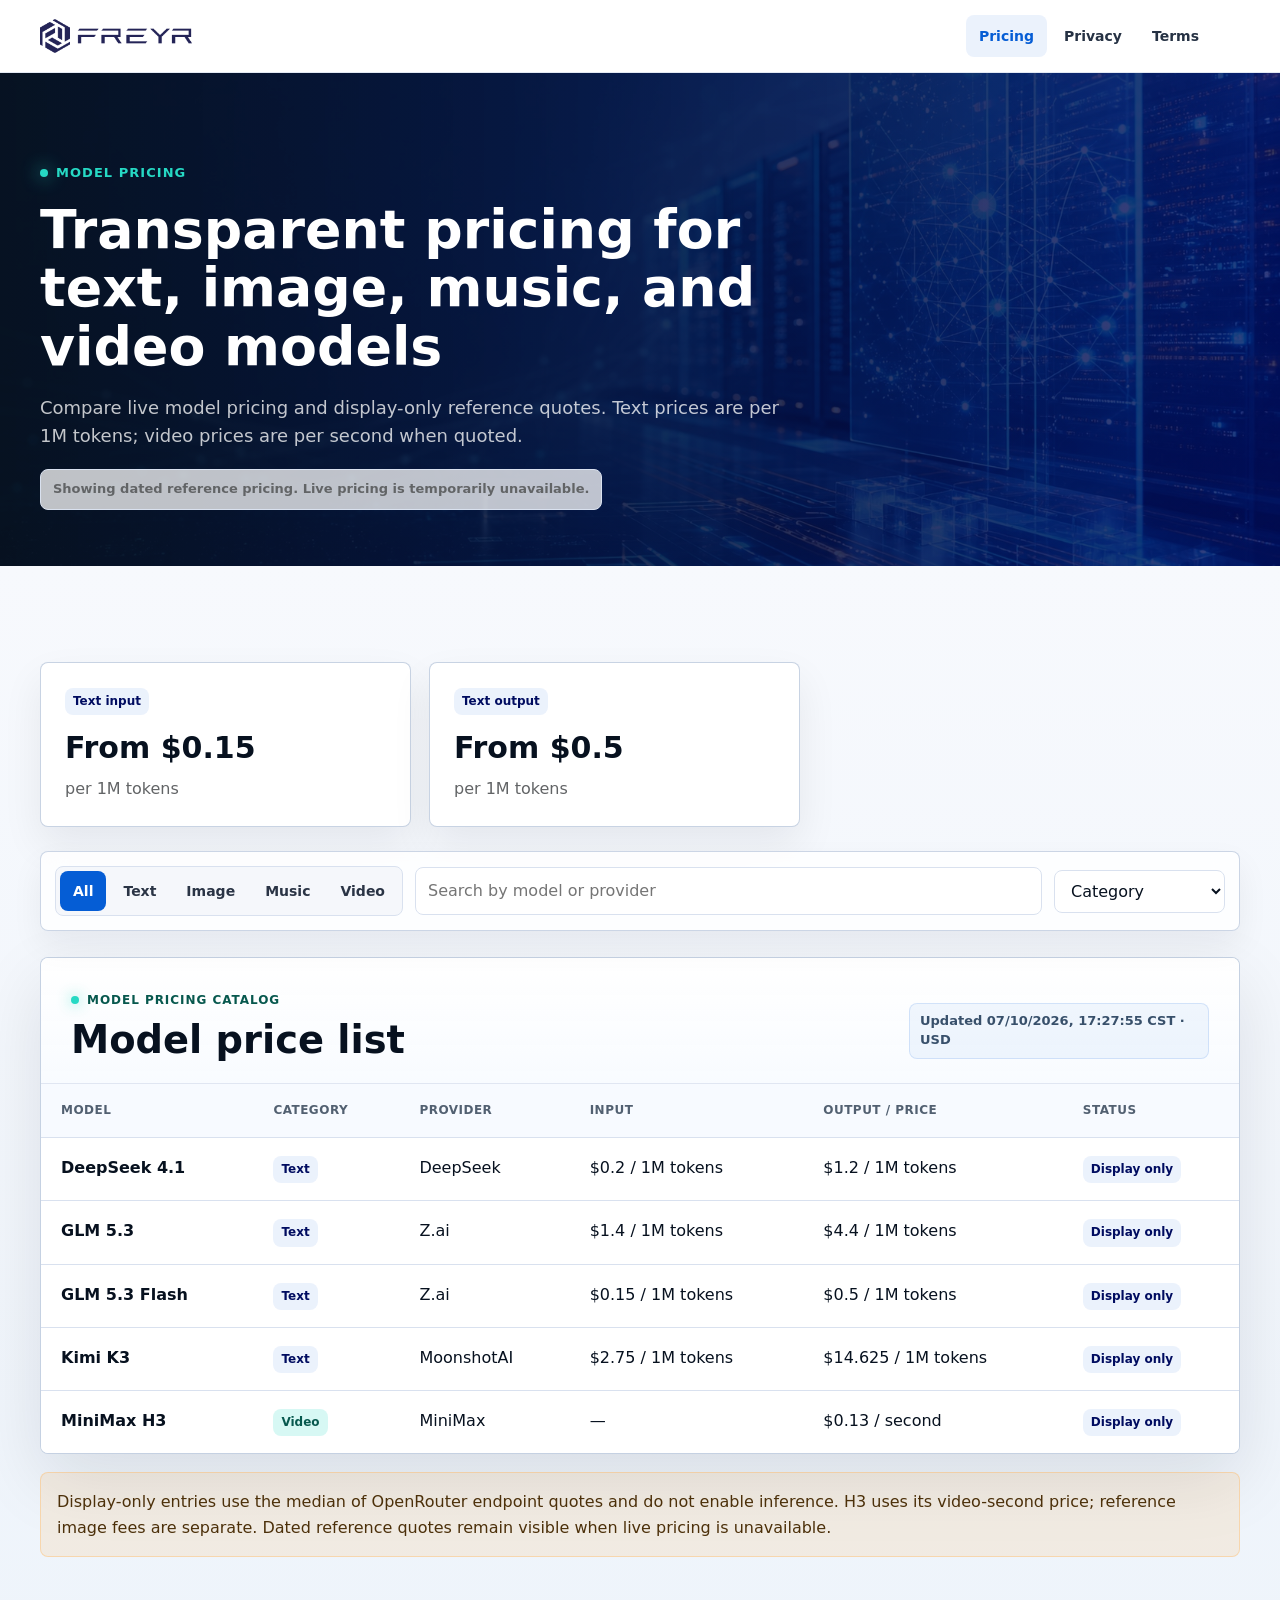
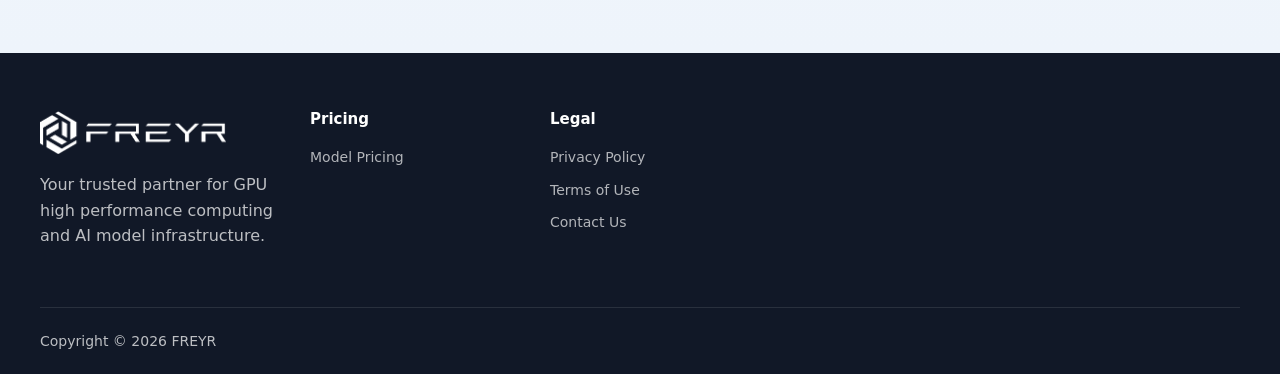
==== commit 385f09a3: "fix(pricing): show account display quotes when live catalog is unavailable" ====
--- a/index.html
+++ b/index.html
@@ -9,7 +9,7 @@
     <link rel="apple-touch-icon" href="assets/icon.png">
     <link rel="stylesheet" href="assets/styles.css?v=20260902-image-paths">
     <script src="config/model-categories.js"></script>
-    <script defer src="assets/app-pricing-negotiable-20260605.js?v=20260902-index-sync"></script>
+    <script defer src="assets/app-pricing-negotiable-20260605.js?v=20261007-display-pricing"></script>
   </head>
   <body data-page="pricing">
     <div class="site-shell">
@@ -36,7 +36,7 @@
           <div class="container">
             <span class="eyebrow">Model pricing</span>
             <h1>Transparent pricing for text, image, music, and video models</h1>
-            <p>Text pricing is loaded directly from Freyr's native model info API. Media model pricing is marked negotiable while commercial terms are finalized.</p>
+            <p>Compare live model pricing and display-only reference quotes. Text prices are per 1M tokens; video prices are per second when quoted.</p>
             <div class="api-status is-loading" data-api-status="pricing">Loading live pricing API...</div>
           </div>
         </section>
@@ -64,7 +64,7 @@
             <div class="pricing-table-card">
               <div class="pricing-table-head">
                 <div>
-                  <span class="kicker">Live pricing catalog</span>
+                  <span class="kicker">Model pricing catalog</span>
                   <h2>Model price list</h2>
                 </div>
                 <p id="pricingUpdated">Loading pricing...</p>
@@ -86,7 +86,7 @@
               </div>
             </div>
 
-            <div class="callout">Text pricing is loaded directly from the public model info API and normalized from token cost fields. Image, music, and video pricing is currently negotiable.</div>
+            <div class="callout">Display-only entries use the median of OpenRouter endpoint quotes and do not enable inference. H3 uses its video-second price; reference image fees are separate. Dated reference quotes remain visible when live pricing is unavailable.</div>
           </div>
         </section>
       </main>
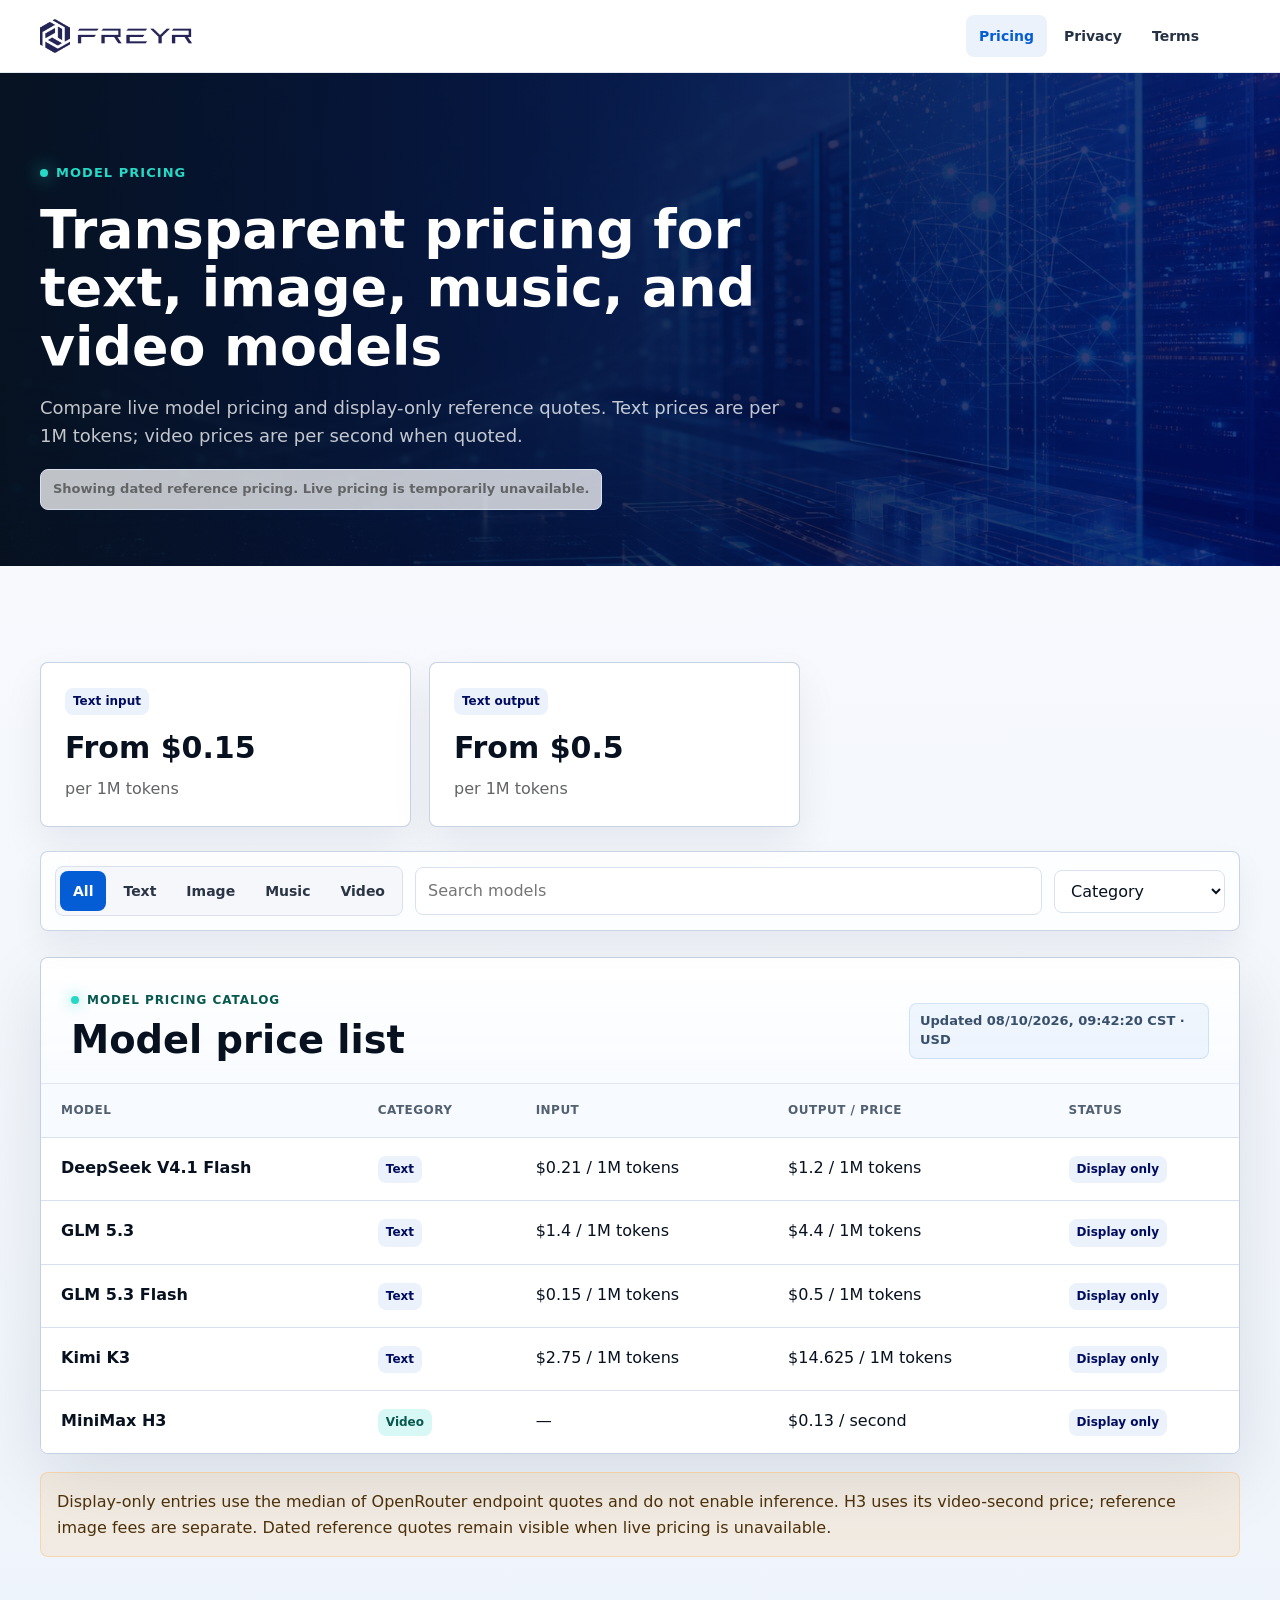
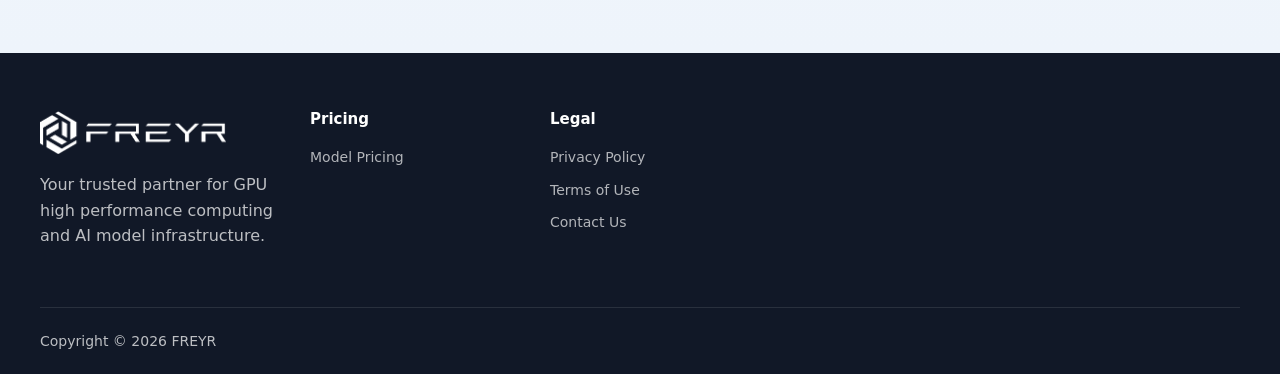
==== commit 64e0cef1: "fix(pricing): correct DeepSeek Flash quote and hide providers" ====
--- a/index.html
+++ b/index.html
@@ -9,7 +9,7 @@
     <link rel="apple-touch-icon" href="assets/icon.png">
     <link rel="stylesheet" href="assets/styles.css?v=20260902-image-paths">
     <script src="config/model-categories.js"></script>
-    <script defer src="assets/app-pricing-negotiable-20260605.js?v=20261007-display-pricing"></script>
+    <script defer src="assets/app-pricing-negotiable-20260605.js?v=20261008-flash-no-provider"></script>
   </head>
   <body data-page="pricing">
     <div class="site-shell">
@@ -53,7 +53,7 @@
                 <button type="button" data-price-category="music">Music</button>
                 <button type="button" data-price-category="video">Video</button>
               </div>
-              <input id="pricingSearch" class="search" type="search" placeholder="Search by model or provider" aria-label="Search pricing">
+              <input id="pricingSearch" class="search" type="search" placeholder="Search models" aria-label="Search pricing">
               <select id="pricingSort" class="select" aria-label="Sort pricing">
                 <option value="category">Category</option>
                 <option value="name">Name A-Z</option>
@@ -75,7 +75,6 @@
                     <tr>
                       <th>Model</th>
                       <th>Category</th>
-                      <th>Provider</th>
                       <th>Input</th>
                       <th>Output / Price</th>
                       <th>Status</th>
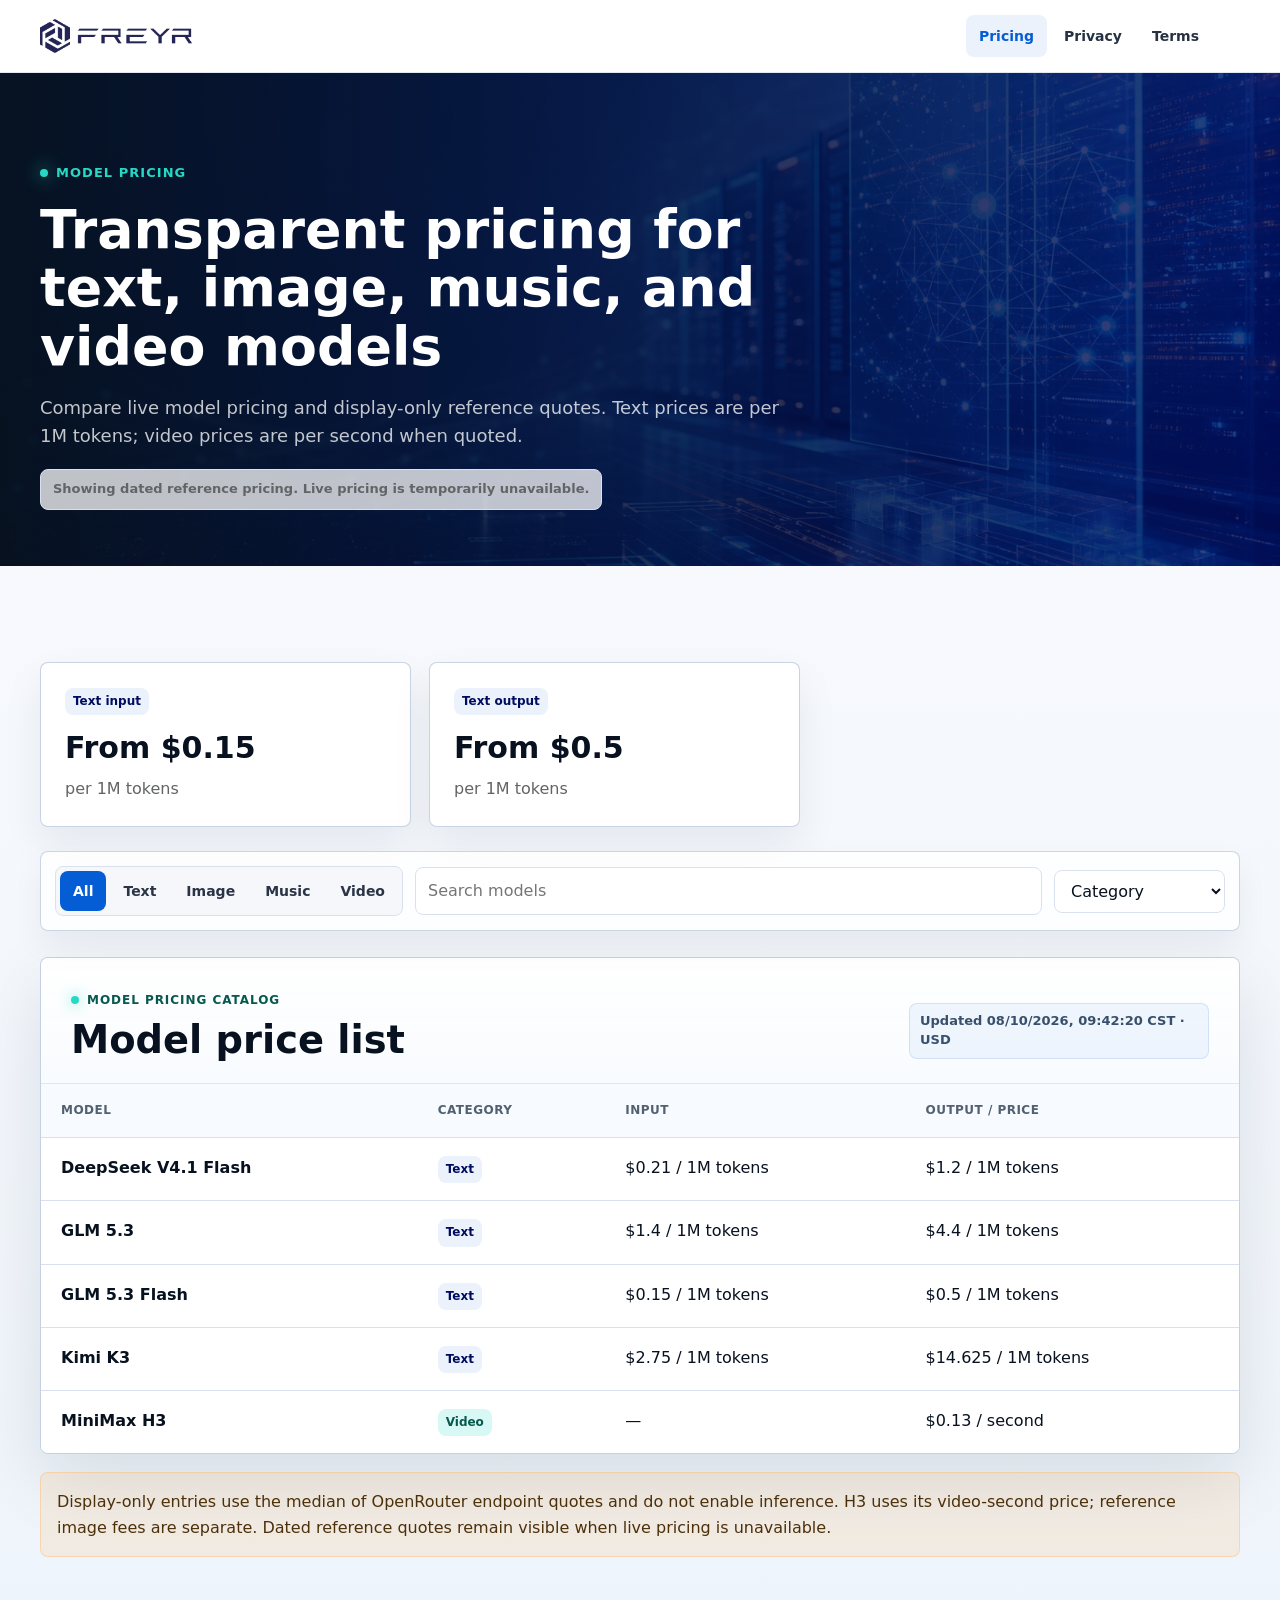
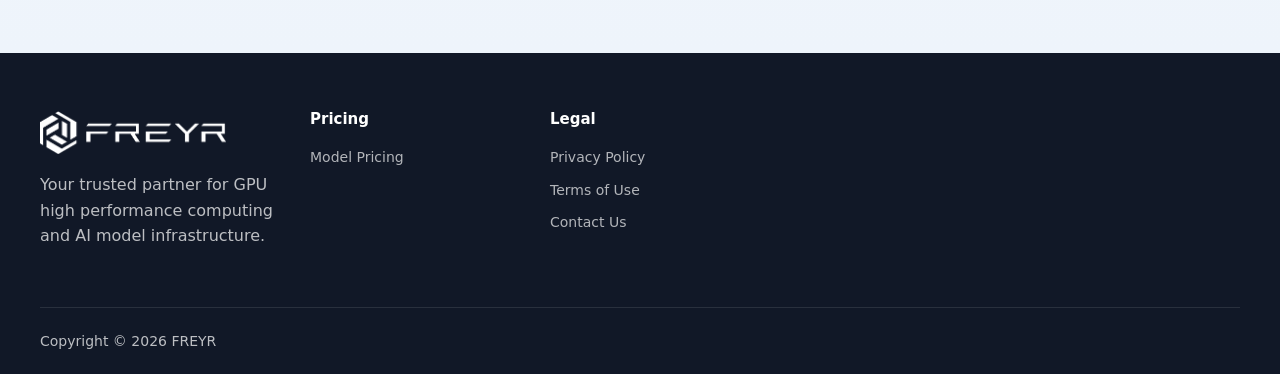
==== commit 4ef65b67: "Remove status column from public model pricing" ====
--- a/index.html
+++ b/index.html
@@ -9,7 +9,7 @@
     <link rel="apple-touch-icon" href="assets/icon.png">
     <link rel="stylesheet" href="assets/styles.css?v=20260902-image-paths">
     <script src="config/model-categories.js"></script>
-    <script defer src="assets/app-pricing-negotiable-20260605.js?v=20261008-flash-no-provider"></script>
+    <script defer src="assets/app-pricing-negotiable-20260605.js?v=20261008-no-status"></script>
   </head>
   <body data-page="pricing">
     <div class="site-shell">
@@ -77,7 +77,6 @@
                       <th>Category</th>
                       <th>Input</th>
                       <th>Output / Price</th>
-                      <th>Status</th>
                     </tr>
                   </thead>
                   <tbody data-pricing-table></tbody>
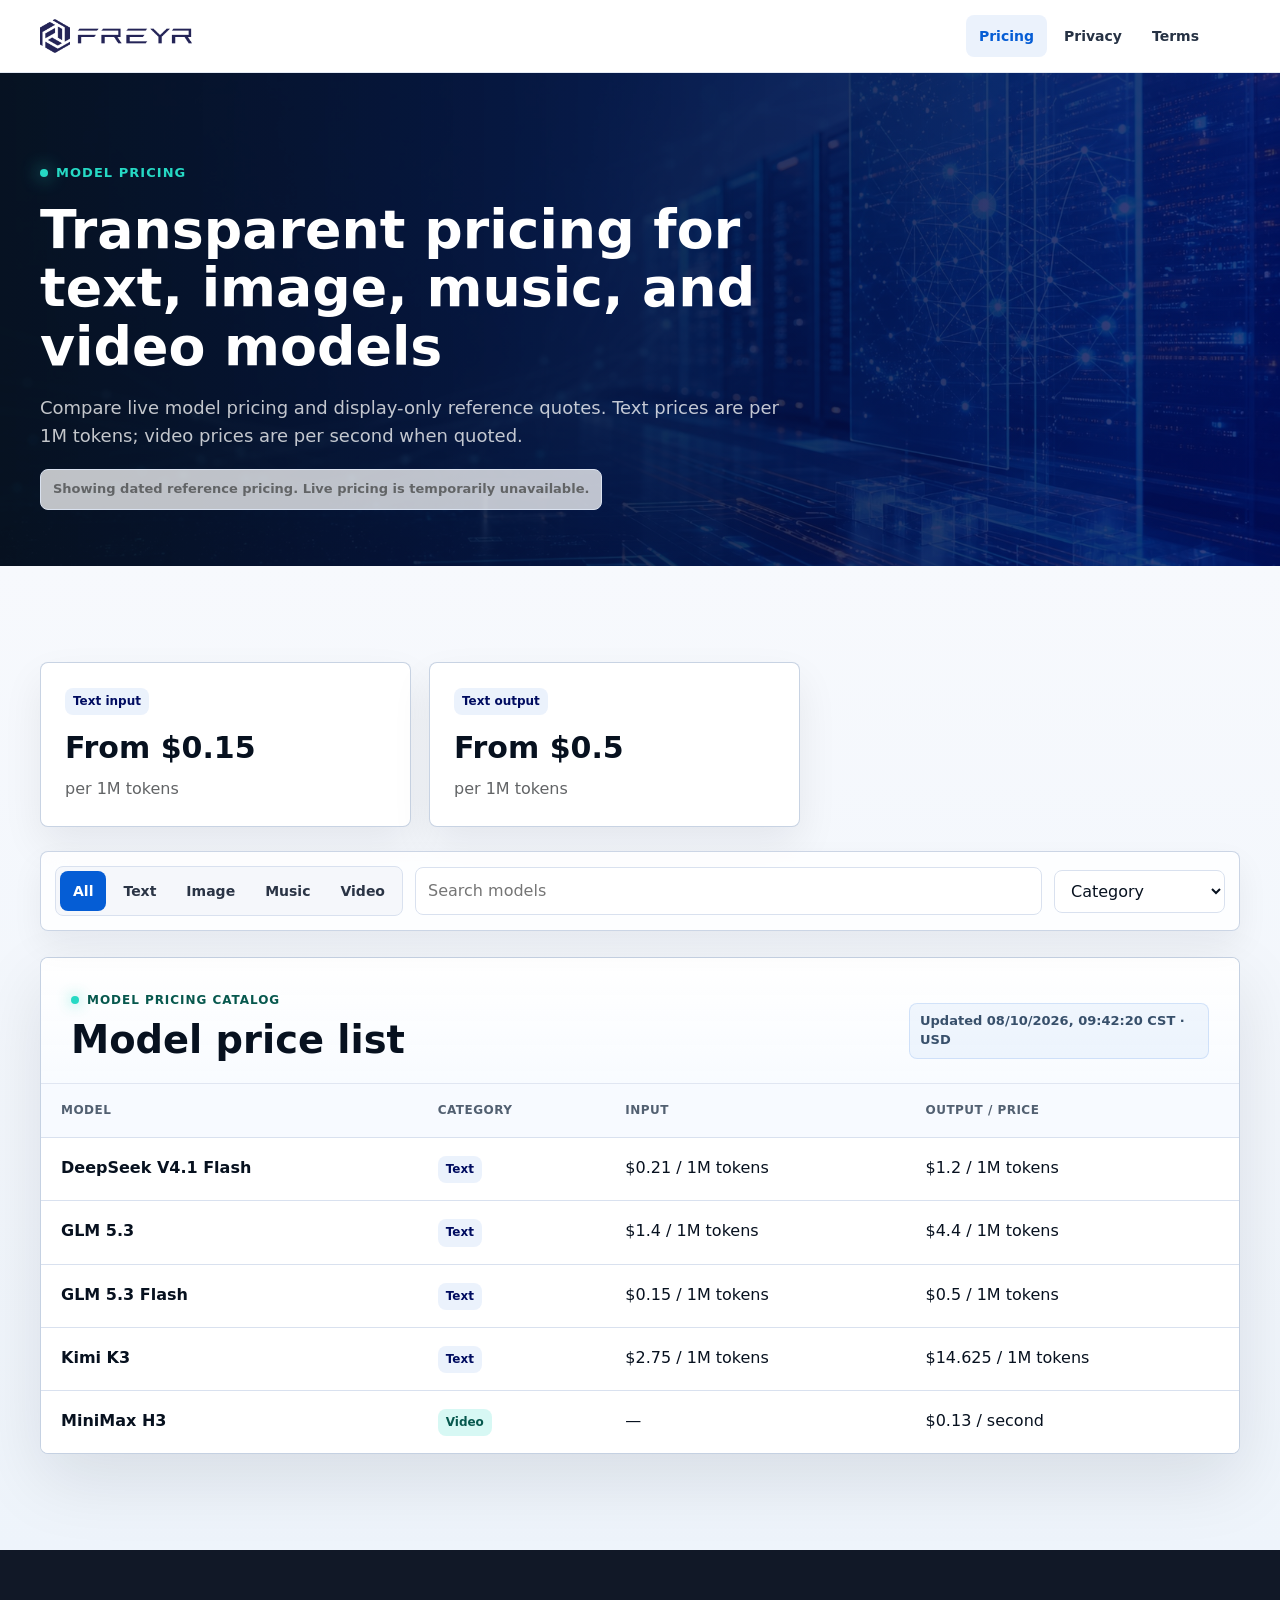
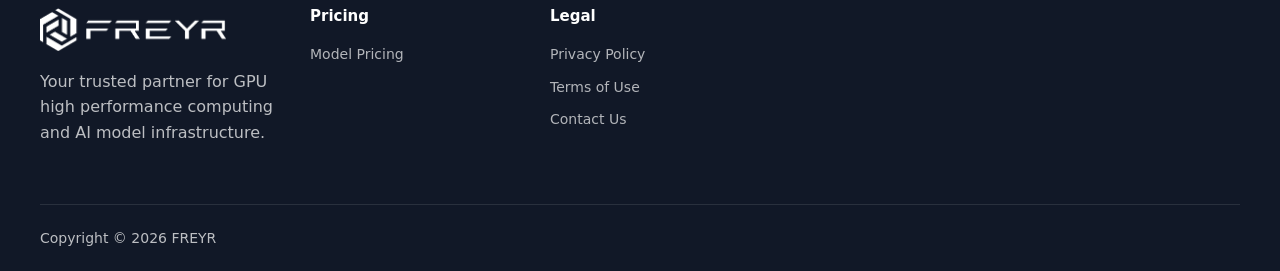
==== commit 88935934: "fix: remove pricing reference callout" ====
--- a/index.html
+++ b/index.html
@@ -83,8 +83,6 @@
                 </table>
               </div>
             </div>
-
-            <div class="callout">Display-only entries use the median of OpenRouter endpoint quotes and do not enable inference. H3 uses its video-second price; reference image fees are separate. Dated reference quotes remain visible when live pricing is unavailable.</div>
           </div>
         </section>
       </main>
